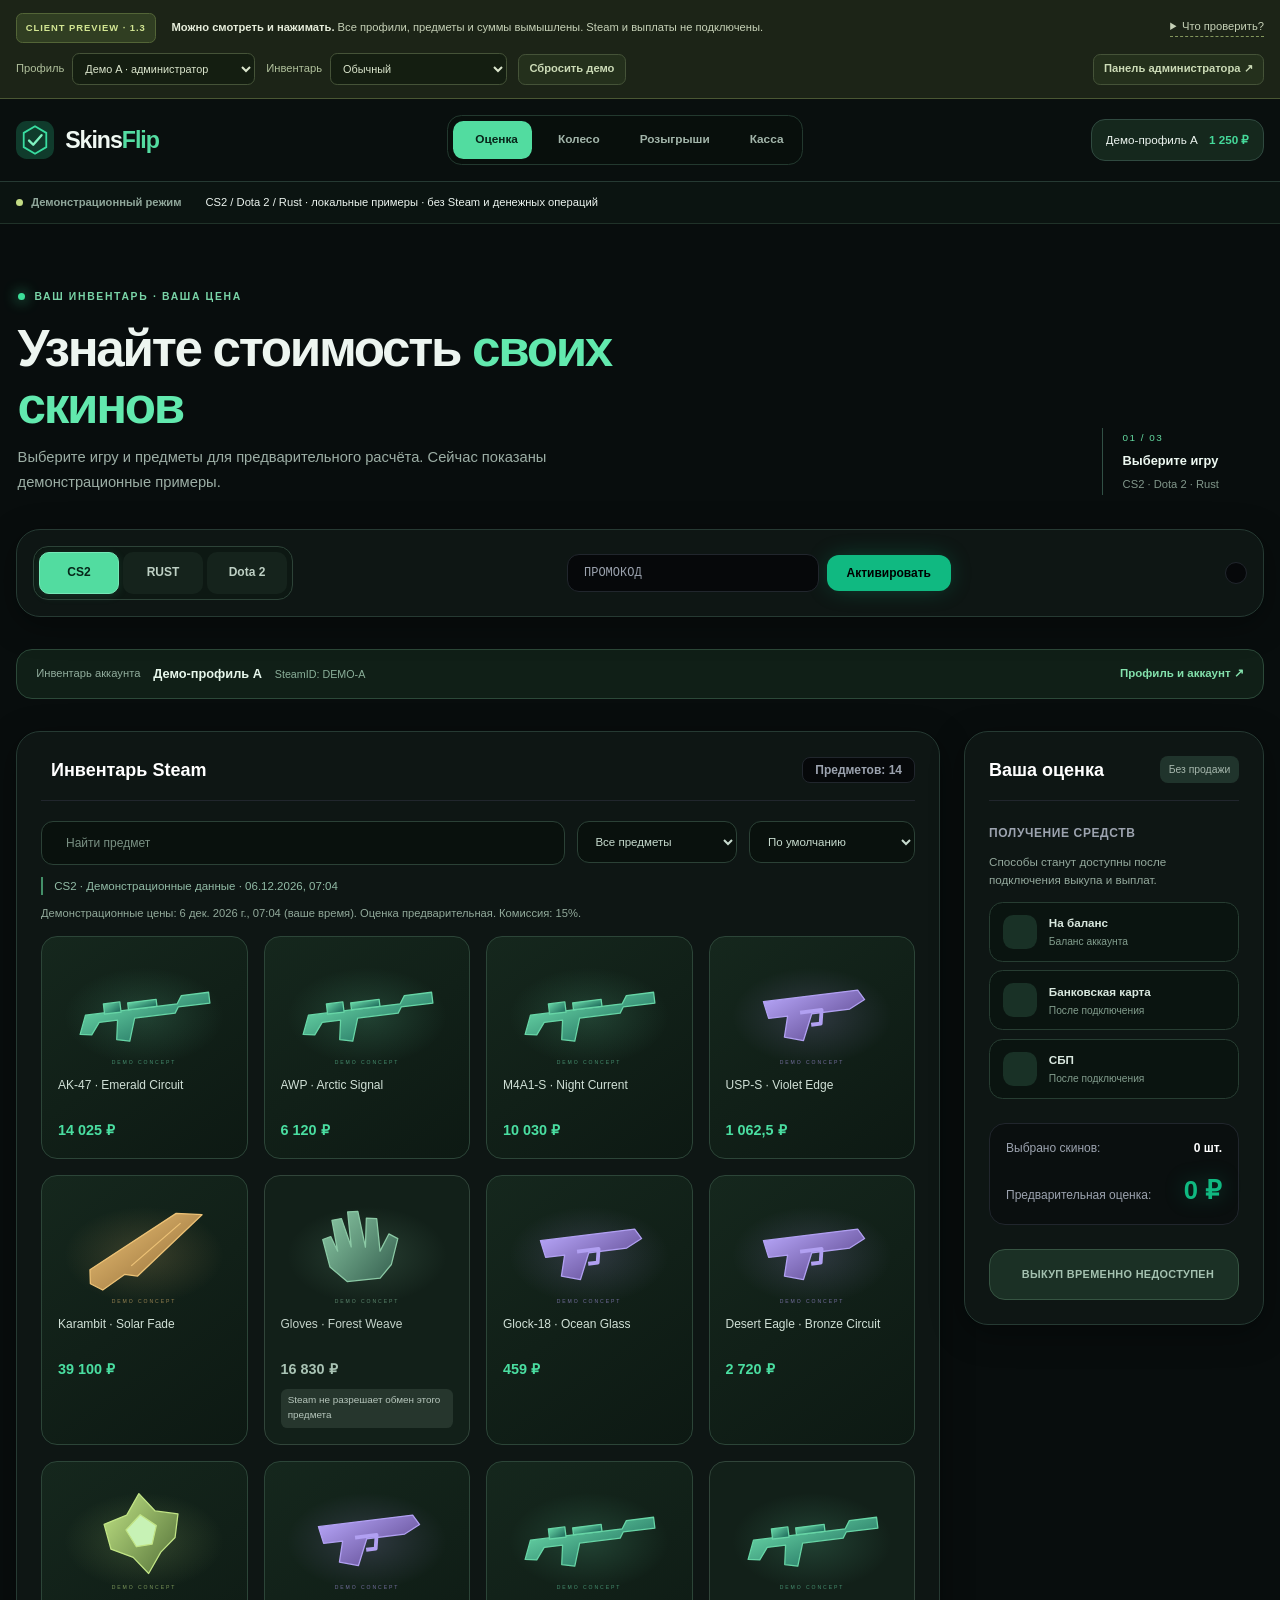
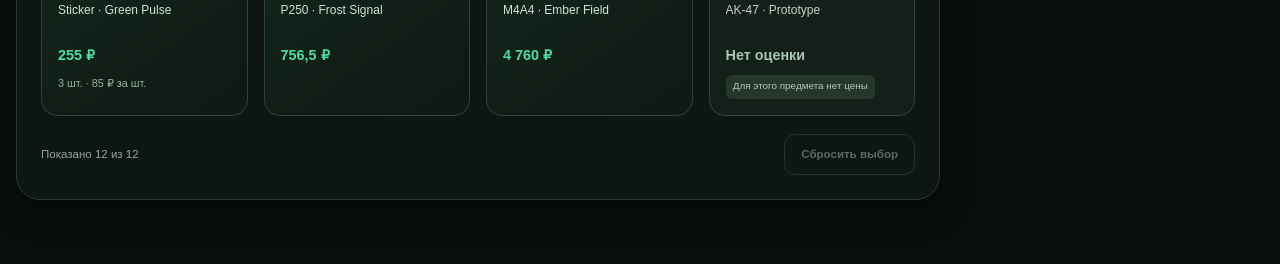
==== index.html @ 875887ed "Publish SkinsFlip static preview" ====
<!DOCTYPE html>
<html lang="ru" class="dark">
<head>
  <meta name="app-base" content="./">
  <meta name="robots" content="noindex,nofollow">
  <meta charset="UTF-8">
  <meta name="viewport" content="width=device-width, initial-scale=1.0">
  <title>SkinsFlip — Оценка игровых предметов · Демо</title>
  <link rel="icon" type="image/svg+xml" href="./assets/logo.svg">
  <link rel="stylesheet" href="./assets/tailwind.css">
  <link href="./assets/vendor/fontawesome/css/all.min.css" rel="stylesheet">
  <link href="./assets/vendor/manrope/index.css" rel="stylesheet">
  <style>
    body {
      background-color: #06080A;
      background-image: radial-gradient(circle at 50% 0%, rgba(16, 185, 129, 0.12) 0%, rgba(6, 8, 10, 1) 70%), url('./assets/background.png');
      background-size: cover;
      background-attachment: fixed;
      color: #F0F6FC;
      font-family: 'Manrope Variable', sans-serif;
      overflow-x: hidden;
    }
    
    .glass-panel { 
      background: rgba(13, 17, 23, 0.75); 
      backdrop-filter: blur(20px); 
      -webkit-backdrop-filter: blur(20px);
      border: 1px solid rgba(255, 255, 255, 0.08); 
    }
    







    


    .glow-effect {
      position: absolute;
      width: 80px; height: 80px;
      background: rgba(16, 185, 129, 0.25);
      filter: blur(30px);
      border-radius: 50%;
      top: 50%; left: 50%;
      transform: translate(-50%, -50%);
      pointer-events: none;
      transition: all 0.3s ease;
    }



    .ticker-wrap { overflow: hidden; white-space: nowrap; }
    .ticker-move { display: inline-flex; animation: ticker 40s linear infinite; }
    @keyframes ticker { 0% { transform: translate3d(0, 0, 0); } 100% { transform: translate3d(-50%, 0, 0); } }

    @keyframes pulseGlow {
      0%, 100% { opacity: 0.4; transform: scale(1); }
      50% { opacity: 0.8; transform: scale(1.05); }
    }
    .animate-glow { animation: pulseGlow 3s ease-in-out infinite; }
  </style>
  <link rel="stylesheet" href="./assets/app.css">
  <link rel="stylesheet" href="./assets/preview.css">
</head>
<body class="min-h-screen flex flex-col justify-between selection:bg-brand-green selection:text-black">
<aside class="preview-banner" aria-label="Демонстрационный стенд">
  <div class="preview-banner-head"><span class="preview-pill">CLIENT PREVIEW · 1.3</span><p><strong>Можно смотреть и нажимать.</strong> Все профили, предметы и суммы вымышлены. Steam и выплаты не подключены.</p><details class="preview-guide"><summary>Что проверить?</summary><div><strong>Короткий маршрут</strong><ol><li>Переключите CS2, Dota 2 и Rust. Отметьте предметы, попробуйте поиск и сортировку.</li><li>Введите DEMO10: комиссия изменится с 15% до 5%. DEMO5 добавляет тестовые вращения.</li><li>Посмотрите профиль, колесо, розыгрыши и кассу. Профили A и B независимы.</li><li>Выберите «Закрытый», «Ошибка» или «Большой» для проверки состояния каталога.</li></ol><p>Демо-изменения сохраняются только в текущей вкладке. Реальные данные сюда вводить не нужно.</p></div></details></div>
  <details class="preview-options" open><summary>Демо-профили и сценарии</summary><div class="preview-controls"><label>Профиль<select id="previewAccount"><option value="A">Демо A · администратор</option><option value="B">Демо B · пользователь</option><option value="guest">Гость</option></select></label><label>Инвентарь<select id="previewScenario"><option value="ready">Обычный</option><option value="slow">Медленная загрузка</option><option value="private">Закрытый</option><option value="empty">Пустой</option><option value="unpriced">Без цен</option><option value="partial">Частичный</option><option value="large">Большой · 124 позиции</option><option value="image-error">Ошибка изображения</option><option value="error">Ошибка Steam</option><option value="rate-limit">Лимит запросов · 429</option></select></label><button id="previewReset" type="button">Сбросить демо</button><a href="./admin.html">Панель администратора ↗</a></div></details>
</aside>


  <div id="toastContainer" class="fixed bottom-6 right-6 z-50 flex flex-col gap-3 max-w-sm w-full pointer-events-none"></div>

  <!-- HEADER -->
  <!-- site-header:start -->
<header class="site-header"><div class="site-header-inner">
      <a href="./" class="site-brand" aria-label="SkinsFlip, главная"><img src="./assets/logo.svg" alt="" width="38" height="38"><span>Skins<span>Flip</span></span></a>
      <nav class="site-nav" aria-label="Основная навигация"><a data-page="/" href="./"><i class="fa-solid fa-layer-group" aria-hidden="true"></i> Оценка</a><a data-page="/wheel.html" href="./wheel.html"><i class="fa-solid fa-dharmachakra" aria-hidden="true"></i> Колесо</a><a data-page="/raffles.html" href="./raffles.html"><i class="fa-solid fa-gift" aria-hidden="true"></i> Розыгрыши</a><a data-page="/payout.html" href="./payout.html"><i class="fa-solid fa-wallet" aria-hidden="true"></i> Касса</a></nav>
      <div id="userArea"><a href="./login.html" class="site-login"><i class="fa-brands fa-steam" aria-hidden="true"></i><span>Открыть демо-профиль</span></a></div>
    </div></header>
  <!-- site-header:end -->

  <div class="live-strip" aria-label="Лента событий">
    <div class="live-status" data-state="connecting"><span class="live-dot"></span><span id="feedStatus">Подключаем ленту…</span></div>
    <div class="live-events" id="tickerContent" aria-live="polite"><span class="live-empty">События розыгрышей появятся здесь</span></div>
  </div>

  <!-- MAIN CONTENT -->
  <main class="max-w-7xl mx-auto px-4 py-8 flex-1 w-full space-y-8">
    <section class="page-intro" aria-labelledby="pageTitle">
      <div><span class="intro-eyebrow"><span></span> ВАШ ИНВЕНТАРЬ · ВАША ЦЕНА</span>
        <h1 id="pageTitle">Узнайте стоимость <em>своих скинов</em></h1>
        <p>Выберите игру и предметы для предварительного расчёта. Сейчас показаны демонстрационные примеры.</p>
      </div>
      <div class="intro-note"><span>01 / 03</span><strong>Выберите игру</strong><small>CS2 · Dota 2 · Rust</small></div>
    </section>

    <!-- Top Action Bar -->
    <div class="action-bar flex flex-wrap justify-between items-center glass-panel p-4 rounded-3xl border border-brand-border gap-4 shadow-glass-glow">
      <div class="games-tabs" role="group" aria-label="Игра инвентаря">
        <button onclick="setGame('730')" id="game-730" aria-pressed="true" class="game-tab">CS2</button>
        <button onclick="setGame('252490')" id="game-252490" aria-pressed="false" class="game-tab">RUST</button>
        <button onclick="setGame('570')" id="game-570" aria-pressed="false" class="game-tab">Dota 2</button>
      </div>

      <div class="promo-controls flex items-center gap-2 flex-1 max-w-sm">
        <div class="relative w-full">
          <input type="text" aria-label="Промокод" id="promoInput" placeholder="Промокод" class="w-full bg-brand-bg px-4 py-2.5 rounded-xl border border-brand-border text-xs text-white uppercase font-mono focus:border-brand-green focus:outline-none transition-colors">
          <i class="fa-solid fa-ticket absolute right-3 top-3 text-gray-500 text-xs"></i>
        </div>
        <button id="promoButton" onclick="redeemPromo()" class="px-5 py-2.5 bg-brand-green hover:bg-brand-neon active:scale-95 text-black font-extrabold text-xs rounded-xl shadow-neon-glow transition-all whitespace-nowrap">Активировать</button>
      </div>

      <button onclick="loadInventory()" aria-label="Обновить инвентарь" class="refresh-button p-2.5 bg-brand-bg hover:bg-brand-surface text-gray-300 hover:text-brand-green rounded-xl border border-brand-border active:scale-95 transition-all"><i class="fa-solid fa-rotate text-sm" id="refreshInvIcon"></i></button>
    </div>

    <div id="inventoryAccount" class="inventory-account" hidden><div><span>Инвентарь аккаунта</span><strong id="inventoryAccountName"></strong><small id="inventoryAccountId"></small></div><a href="./profile.html">Профиль и аккаунт ↗</a></div>

    <!-- Main Inventory Grid & Checkout Panel -->
    <div class="catalog-layout">
      
      <!-- Inventory Section -->
      <section class="inventory-panel glass-panel p-6 rounded-3xl border border-brand-border min-h-[440px] shadow-glass-glow" aria-label="Предметы Steam">
        <!-- inventory-panel:start -->
<div>
          <div class="inventory-title-row flex justify-between items-center mb-6 pb-4 border-b border-brand-border">
            <h2 class="text-lg font-bold text-white flex items-center gap-2.5">
              <i class="fa-brands fa-steam text-brand-green text-xl"></i> Инвентарь Steam
            </h2>
            <div class="text-xs font-semibold px-3 py-1 bg-brand-bg rounded-lg border border-brand-border text-gray-400" id="invTotalCount">Предметов: 0</div>
          </div>
          
          <div id="inventoryTools" class="inventory-tools" hidden>
            <label class="inventory-search"><i class="fa-solid fa-magnifying-glass" aria-hidden="true"></i><span class="sr-only">Поиск предметов</span><input id="inventorySearch" type="search" placeholder="Найти предмет" autocomplete="off"></label>
            <label class="inventory-sort"><span class="sr-only">Фильтр предметов</span><select id="inventoryFilter"><option value="all">Все предметы</option><option value="tradable">Можно обменять</option><option value="nontradable">Нельзя обменять</option><option value="unpriced">Без оценки</option></select></label>
            <label class="inventory-sort"><span class="sr-only">Сортировка предметов</span><select id="inventorySort"><option value="original">По умолчанию</option><option value="price-desc">Сначала дороже</option><option value="price-asc">Сначала дешевле</option><option value="name">По названию</option></select></label>
          </div>
          <p id="inventoryProvenance" class="inventory-provenance" role="status" hidden></p>
          <p id="priceSourceStatus" class="price-source-status" role="status" hidden></p>
          <p id="inventoryPartial" class="inventory-partial" role="status" hidden><i class="fa-solid fa-circle-info" aria-hidden="true"></i><span>Показана только часть инвентаря Steam. Некоторые предметы могут отсутствовать.</span></p>
          <p id="inventoryCached" class="inventory-partial" role="status" hidden></p>
          <div id="inventoryGrid" aria-live="polite" aria-busy="false" class="grid grid-cols-2 sm:grid-cols-3 md:grid-cols-4 gap-4">
            <div class="inventory-welcome col-span-full text-center flex flex-col items-center justify-center gap-4">
              <div class="w-20 h-20 rounded-full bg-brand-green/10 border border-brand-green/20 flex items-center justify-center animate-glow">
                <i class="fa-brands fa-steam text-4xl text-brand-green"></i>
              </div>
              <div><h3>Ваш инвентарь ждёт вас</h3><p>Войдите через Steam, чтобы увидеть предметы и их стоимость.</p></div><a class="welcome-login" href="./login.html"><i class="fa-brands fa-steam"></i> Открыть демо-профиль</a>
            </div>
          </div>
          <details id="privateImport" class="private-import" hidden>
            <summary>Показать закрытый инвентарь вручную</summary>
            <p>Откройте данные в Steam, где вы вошли в указанный выше аккаунт, скопируйте весь ответ и вставьте его ниже. Настройки приватности менять не нужно.</p>
            <a id="privateImportLink" href="https://steamcommunity.com/" target="_blank" rel="noopener noreferrer">Открыть данные выбранной игры в Steam ↗</a>
            <p id="privateNextHint" hidden>Steam вернул только часть инвентаря. Откройте следующую часть, скопируйте её ответ и добавьте к уже загруженным предметам.</p>
            <a id="privateNextLink" href="https://steamcommunity.com/" target="_blank" rel="noopener noreferrer" hidden>Открыть следующую часть в Steam ↗</a>
            <form id="privateImportForm"><label for="privateImportData">Ответ Steam</label><textarea id="privateImportData" rows="5" maxlength="4000000" required placeholder="Вставьте скопированные данные Steam"></textarea><button type="submit" id="privateImportButton" value="replace">Загрузить первую часть</button><button type="submit" id="privateAppendButton" value="append" hidden>Добавить следующую часть</button><p id="privateImportStatus" role="status"></p></form>
            <p>Вставленные данные отправляются на сервер сайта для оценки и не проверяются им в Steam. Подходящие предметы можно отметить для предварительного расчёта; продажа недоступна. В текущей вкладке можно переключаться между играми и профилем; после перезагрузки вкладки импорт нужно повторить.</p>
          </details>
          <div id="inventoryFooter" class="inventory-footer" hidden><span id="inventoryShown" role="status"></span><button id="inventoryClear" type="button" disabled>Сбросить выбор</button><button id="inventoryMore" type="button" hidden>Показать ещё</button></div>
        </div>
        <!-- inventory-panel:end -->
      </section>

      <!-- Sell Options Sidebar -->
      <div id="checkoutPanel" class="glass-panel p-6 rounded-3xl border border-brand-border h-fit sticky top-24 space-y-6 shadow-glass-glow relative">
        <div class="flex items-center justify-between border-b border-brand-border pb-4">
          <h3 class="text-lg font-bold text-white">Ваша оценка</h3>
          <span class="status-label">Без продажи</span>
        </div>
        
        <div class="space-y-3">
          <p class="block text-xs font-bold text-gray-400 uppercase tracking-wider">Получение средств</p>
          <p class="checkout-method-note">Способы станут доступны после подключения выкупа и выплат.</p>
          <div class="checkout-methods" aria-label="Планируемые способы получения средств">
            <div class="checkout-method"><span class="checkout-method-icon"><i class="fa-solid fa-wallet" aria-hidden="true"></i></span><span><strong>На баланс</strong><small>Баланс аккаунта</small></span></div>
            <div class="checkout-method"><span class="checkout-method-icon"><i class="fa-regular fa-credit-card" aria-hidden="true"></i></span><span><strong>Банковская карта</strong><small>После подключения</small></span></div>
            <div class="checkout-method"><span class="checkout-method-icon"><i class="fa-solid fa-mobile-screen-button" aria-hidden="true"></i></span><span><strong>СБП</strong><small>После подключения</small></span></div>
          </div>
        </div>

        <div class="space-y-2 border-t border-brand-border pt-4 bg-brand-bg/50 p-4 rounded-2xl border">
          <div class="flex justify-between text-xs text-gray-400">
            <span>Выбрано скинов:</span>
            <span id="selectedCountDisplay" class="font-bold text-white">0 шт.</span>
          </div>
          <div class="flex justify-between items-baseline pt-2">
            <span class="text-xs text-gray-400">Предварительная оценка:</span>
            <div class="text-3xl font-black text-brand-green drop-shadow-[0_0_10px_rgba(16,185,129,0.3)]" id="totalPayout">0 ₽</div>
          </div>
        </div>

        <button id="sellBtn" disabled title="Интеграция выкупа ещё не подключена" class="w-full py-4 bg-brand-green hover:bg-brand-neon disabled:opacity-30 disabled:hover:bg-brand-green text-black font-black rounded-2xl shadow-neon-glow uppercase tracking-wider transition-all duration-300 active:scale-95 flex items-center justify-center gap-2">
          <i class="fa-solid fa-bolt text-lg"></i> Выкуп временно недоступен
        </button>
      </div>
    </div>
  </main>

  <div id="mobileSelection" class="mobile-selection" hidden>
    <div aria-live="polite"><span id="mobileSelectionCount"></span><strong id="mobileSelectionTotal"></strong></div>
    <a href="#checkoutPanel">К выбору <span aria-hidden="true">↓</span></a>
  </div>
  <script src="./assets/preview.js" defer></script>
  <script src="./assets/app.js" defer></script>
  <script src="./assets/router.js" defer></script>
</body>
</html>
---- assets/vendor/manrope/index.css ----
/* manrope-cyrillic-ext-wght-normal */
@font-face {
  font-family: 'Manrope Variable';
  font-style: normal;
  font-display: swap;
  font-weight: 200 800;
  src: url(./files/manrope-cyrillic-ext-wght-normal.woff2) format('woff2-variations');
  unicode-range: U+0460-052F,U+1C80-1C8A,U+20B4,U+2DE0-2DFF,U+A640-A69F,U+FE2E-FE2F;
}

/* manrope-cyrillic-wght-normal */
@font-face {
  font-family: 'Manrope Variable';
  font-style: normal;
  font-display: swap;
  font-weight: 200 800;
  src: url(./files/manrope-cyrillic-wght-normal.woff2) format('woff2-variations');
  unicode-range: U+0301,U+0400-045F,U+0490-0491,U+04B0-04B1,U+2116;
}

/* manrope-greek-wght-normal */
@font-face {
  font-family: 'Manrope Variable';
  font-style: normal;
  font-display: swap;
  font-weight: 200 800;
  src: url(./files/manrope-greek-wght-normal.woff2) format('woff2-variations');
  unicode-range: U+0370-0377,U+037A-037F,U+0384-038A,U+038C,U+038E-03A1,U+03A3-03FF;
}

/* manrope-vietnamese-wght-normal */
@font-face {
  font-family: 'Manrope Variable';
  font-style: normal;
  font-display: swap;
  font-weight: 200 800;
  src: url(./files/manrope-vietnamese-wght-normal.woff2) format('woff2-variations');
  unicode-range: U+0102-0103,U+0110-0111,U+0128-0129,U+0168-0169,U+01A0-01A1,U+01AF-01B0,U+0300-0301,U+0303-0304,U+0308-0309,U+0323,U+0329,U+1EA0-1EF9,U+20AB;
}

/* manrope-latin-ext-wght-normal */
@font-face {
  font-family: 'Manrope Variable';
  font-style: normal;
  font-display: swap;
  font-weight: 200 800;
  src: url(./files/manrope-latin-ext-wght-normal.woff2) format('woff2-variations');
  unicode-range: U+0100-02BA,U+02BD-02C5,U+02C7-02CC,U+02CE-02D7,U+02DD-02FF,U+0304,U+0308,U+0329,U+1D00-1DBF,U+1E00-1E9F,U+1EF2-1EFF,U+2020,U+20A0-20AB,U+20AD-20C0,U+2113,U+2C60-2C7F,U+A720-A7FF;
}

/* manrope-latin-wght-normal */
@font-face {
  font-family: 'Manrope Variable';
  font-style: normal;
  font-display: swap;
  font-weight: 200 800;
  src: url(./files/manrope-latin-wght-normal.woff2) format('woff2-variations');
  unicode-range: U+0000-00FF,U+0131,U+0152-0153,U+02BB-02BC,U+02C6,U+02DA,U+02DC,U+0304,U+0308,U+0329,U+2000-206F,U+20AC,U+2122,U+2191,U+2193,U+2212,U+2215,U+FEFF,U+FFFD;
}
---- assets/app.css ----
:root {color-scheme:dark} * {box-sizing:border-box} body {background:#080d0d!important;color:#edf5f0;min-width:300px} header {background:rgba(10,17,16,.93)!important;backdrop-filter:blur(18px)} main {padding-top:2.5rem!important;padding-bottom:4rem!important} button, a, input, select {outline-offset:3px} button:focus-visible,a:focus-visible,input:focus-visible,select:focus-visible {outline:2px solid #51d9a5} button:disabled {cursor:not-allowed;opacity:.45} header nav {flex-wrap:wrap;justify-content:center} .glass-panel {background:rgba(15,24,22,.94)!important;border-color:#263a33!important} .skin-card {text-align:left} .inventory-item {display:flex;flex-direction:column;gap:.5rem;padding:1rem;border-radius:1rem;min-width:0} .inventory-item img {height:115px;width:100%;object-fit:contain} .inventory-item .item-name {font-size:.75rem;color:#c0cdc6;overflow:hidden;text-overflow:ellipsis;white-space:nowrap;width:100%} .inventory-item strong {color:#4adea1;font-size:.9rem} .empty-state {grid-column:1/-1;padding:6rem 1rem;text-align:center;color:#94a7a0;line-height:1.6} .profile-link {display:flex;gap:1rem;align-items:center;border:1px solid #304a40;border-radius:14px;padding:.7rem 1rem;font-size:.8rem}.profile-link strong {color:#45d99a}.status-label {font-size:.65rem;color:#a6b7ad;background:#20342c;padding:.35rem .55rem;border-radius:.5rem}.raffle-entry {background:#0f1816;border:1px solid #263a33;border-radius:1.5rem;padding:1.5rem;text-align:center}.raffle-entry img {height:125px;width:100%;object-fit:contain}.raffle-entry h3 {font-weight:800;margin:1rem 0 .3rem}.raffle-entry p {color:#a4b7ad;font-size:.8rem;margin:.4rem}.action-button {background:#10b981;color:#071a12;border-radius:.75rem;padding:.8rem 1rem;font-weight:800;margin-top:1rem;width:100%} #appNotice {position:fixed;z-index:100;bottom:1.5rem;right:1.5rem;max-width:min(400px,calc(100vw - 3rem));padding:1rem 1.2rem;border:1px solid #3e6d57;border-radius:1rem;background:#14281e;color:white;box-shadow:0 15px 50px #0009;opacity:0;transform:translateY(10px);pointer-events:none;transition:.2s} #appNotice.visible {opacity:1;transform:none} canvas {max-width:100%;height:auto} input,select {min-width:0} @media(max-width:700px){header>div {flex-wrap:wrap;gap:1rem} header nav {order:3;width:100%;justify-content:flex-start;overflow:auto;flex-wrap:nowrap;padding-bottom:.25rem} header nav a {white-space:nowrap} main {padding-top:1.5rem!important} .ticker-move {animation:none!important} .empty-state {padding:4rem 1rem} #inventoryGrid {gap:.65rem} .inventory-item {padding:.7rem} .inventory-item img {height:90px}} @media(prefers-reduced-motion:reduce){*,*::before,*::after {animation-duration:.01ms!important;transition-duration:.01ms!important}}

.raffle-clock {font-variant-numeric:tabular-nums;letter-spacing:.08em;font-weight:800;color:#76e2b4!important}.raffle-participants {text-align:left;color:#9bb0a4;font-size:.8rem;border-top:1px solid #263a33;margin-top:1rem;padding-top:.75rem}.raffle-participants summary {cursor:pointer}.participant-list {max-height:10rem;overflow:auto;line-height:1.8;padding:.5rem 0}.logout-button {padding:.8rem 1.2rem;border:1px solid #345046;border-radius:.8rem;color:#bbccc3;font-size:.85rem}.logout-button:hover {color:white;border-color:#61c69a}

.raffle-results{padding:1.5rem;border:1px solid #263a33;border-radius:1.5rem;background:#0f1816}.raffle-results h2{font-weight:800;margin-bottom:1rem}.results-list{color:#9bb0a4;font-size:.8rem}.result-row{display:flex;justify-content:space-between;gap:1rem;padding:.8rem 0;border-top:1px solid #263a33}.result-row strong{color:#edf5f0}@media(max-width:600px){.result-row{flex-direction:column;gap:.35rem}}
.raffle-empty{grid-column:1/-1;display:flex;flex-direction:column;align-items:center;text-align:center;padding:3.2rem 1.25rem;border:1px dashed #304b3c;border-radius:1.5rem;background:linear-gradient(145deg,#101c17,#0b1410)}.raffle-empty-icon{display:grid;place-items:center;width:58px;height:58px;margin-bottom:1.1rem;border:1px solid #315c43;border-radius:1.1rem;background:#173326;color:#78dca3;font-size:1.25rem}.raffle-empty h3{color:#eef8f1;font-size:1rem;font-weight:800}.raffle-empty p{max-width:330px;margin:.5rem 0 1.2rem;color:#9bb0a4;font-size:.78rem;line-height:1.65}.raffle-empty a{display:inline-flex;gap:.6rem;align-items:center;padding:.7rem 1rem;border:1px solid #386849;border-radius:.75rem;background:#183424;color:#a8e9bf;font-size:.75rem;font-weight:800}.raffle-empty a:hover{background:#214a31}

.raffle-entry img.image-fallback {width:64px;height:125px;margin:0 auto;object-fit:contain;opacity:.55}
.raffle-entry .participant-status {margin:.25rem 0;color:#9bb0a4;font-size:.75rem}.participant-more {color:#76e2b4;font-size:.75rem;font-weight:800;padding:.45rem 0;text-align:left}.participant-more:hover {color:#b2f7d6}.participant-more[hidden] {display:none}.participant-refresh:not([hidden])+.participant-more:not([hidden]),.participant-more:not([hidden])+.participant-refresh:not([hidden]) {margin-left:1rem}
.inventory-item .item-quantity {color:#9bb0a4;font-size:.68rem;line-height:1.35}
.price-source-status{margin:0 0 .9rem;color:#91a99a;font-size:.7rem;line-height:1.55}
.trade-url-help{display:inline-block;color:#76e2b4;font-size:.75rem;font-weight:700;line-height:1.5}.trade-url-help:hover{color:#b2f7d6;text-decoration:underline}.trade-url-help:focus-visible{outline:2px solid #76e2b4;outline-offset:4px;border-radius:2px}
.admin-section-head{display:flex;align-items:center;justify-content:space-between;gap:1rem}.admin-stats{display:grid;grid-template-columns:repeat(auto-fit,minmax(145px,1fr));gap:.7rem}.admin-stat{padding:1rem;border:1px solid #263a33;background:#0a110e;border-radius:1rem}.admin-stat span,.admin-row small{display:block;color:#9bb0a4;font-size:.72rem;line-height:1.5;overflow-wrap:anywhere}.admin-stat strong{display:block;margin-top:.35rem;font-size:1.25rem}.admin-search,.admin-paging{display:flex;gap:.7rem;align-items:center}.admin-search input{flex:1;min-width:0}.admin-list{display:grid;gap:.5rem;max-height:28rem;overflow:auto}.admin-row{display:flex;align-items:center;justify-content:space-between;gap:.8rem;padding:.8rem;border:1px solid #263a33;border-radius:.8rem;background:#0a110e}.admin-row strong{font-size:.8rem;overflow-wrap:anywhere}.admin-row button,.admin-paging button,.admin-search button,.admin-section-head button{margin:0;flex:none;padding:.6rem .8rem}.admin-paging span{font-size:.75rem;color:#9bb0a4}.admin-panel button:disabled{opacity:.4;cursor:not-allowed}.inventory-item:disabled{cursor:not-allowed;opacity:.65}@media(max-width:480px){.admin-section-head{align-items:flex-start;flex-direction:column}.admin-row{align-items:flex-start;flex-direction:column}.admin-row button{width:100%}}
.admin-user-details:not([hidden]){padding:1rem;border:1px solid #3a624f;border-radius:1rem;background:#091410}.admin-user-details h3{font-size:.95rem;font-weight:800;margin-bottom:.6rem}.admin-user-details p{margin:.45rem 0;overflow-wrap:anywhere}.admin-user-details h4{font-size:.75rem;font-weight:800;margin:1rem 0 .5rem}.admin-user-details button{margin-top:1rem}.admin-user-actions{display:flex;gap:.5rem;flex-wrap:wrap}@media(max-width:480px){.admin-user-actions{width:100%}}
.admin-user-details details{margin:.8rem 0}.admin-user-details summary{cursor:pointer;font-size:.75rem;font-weight:800;color:#a7e8c0}.admin-user-details details[open] summary{margin-bottom:.6rem}
.admin-margin-label{flex:1;max-width:14rem}.admin-margin-label+button{align-self:end;min-height:46px}
.admin-operation-filter{display:grid;grid-template-columns:minmax(0,1fr) minmax(0,1fr);gap:.6rem}.admin-operation-filter button{grid-column:1/-1;justify-self:start;margin:0}@media(max-width:380px){.admin-operation-filter{grid-template-columns:1fr}}
.admin-analytics{overflow-x:auto}.admin-analytics table{width:100%;border-collapse:collapse;min-width:430px;text-align:right;font-size:.75rem}.admin-analytics th,.admin-analytics td{padding:.6rem .7rem;border-bottom:1px solid #263a33}.admin-analytics th{color:#9bb0a4;font-weight:700}.admin-analytics th:first-child,.admin-analytics td:first-child{text-align:left}.admin-analytics tbody tr:last-child td{border-bottom:0}
.admin-nav{display:flex;flex-wrap:wrap;gap:.5rem}.admin-nav a{padding:.6rem .8rem;border:1px solid #30463b;border-radius:.7rem;background:#0f1816;color:#c0d5c8;font-size:.75rem;font-weight:700;transition:background .2s,color .2s}.admin-nav a:hover{background:#1a3025;color:#b2f7d6}.admin-panel[id]{scroll-margin-top:6rem}.admin-analytics-details summary{cursor:pointer;color:#edf5f0;font-size:1.05rem;font-weight:800}.admin-analytics-details summary:focus-visible{outline:2px solid #51d9a5;outline-offset:4px}.admin-analytics-details[open] summary{margin-bottom:.75rem}.admin-analytics-details .admin-analytics{margin-top:.75rem}@media(max-width:700px){.admin-nav{flex-wrap:nowrap;overflow-x:auto;padding:.2rem 0 .5rem}.admin-nav a{white-space:nowrap}.admin-panel[id]{scroll-margin-top:5rem}}
.admin-confirm{width:min(440px,calc(100% - 2rem));padding:1.6rem;border:1px solid #3a5b4b;border-radius:1.35rem;background:#0f1b16;color:#edf5f0;box-shadow:0 24px 80px #000b}.admin-confirm::backdrop{background:#020806c9;backdrop-filter:blur(5px)}.admin-confirm h2{font-size:1.15rem;font-weight:800}.admin-confirm p{margin:.8rem 0 1.35rem;color:#b7cbbd;font-size:.85rem;line-height:1.6;overflow-wrap:anywhere}.admin-confirm-actions{display:flex;justify-content:flex-end;gap:.6rem}.admin-confirm-actions button{padding:.75rem 1rem;border-radius:.75rem;font-size:.8rem;font-weight:800}.admin-confirm-cancel{border:1px solid #3a5547;color:#d4e3d9;background:#15241b}.admin-confirm-accept{color:#071a12;background:#10b981}.admin-confirm-actions button:hover{filter:brightness(1.15)}@media(max-width:400px){.admin-confirm-actions{flex-direction:column-reverse}.admin-confirm-actions button{width:100%}}
.inventory-error p+p{max-width:34rem;margin:.7rem auto 0;font-size:.8rem;color:#a9bcb0}.inventory-error a{display:block;width:fit-content;margin:.8rem auto 0;color:#63dfaa;font-size:.8rem;text-decoration:underline;text-underline-offset:3px}
.inventory-tools{flex-wrap:wrap}.inventory-search{min-width:180px}.inventory-sort{min-width:0}.inventory-sort select{width:100%}
#promoInput{padding-right:2.25rem}
.private-import{margin-top:1rem;padding:1rem;border:1px solid #315846;border-radius:1rem;background:#0c1a13;color:#b7cbbd;font-size:.8rem;line-height:1.6}.private-import summary{cursor:pointer;color:#9be5ba;font-weight:800}.private-import p{margin:.7rem 0}.private-import a{color:#78e0ad;text-decoration:underline;text-underline-offset:3px}.private-import form{display:grid;gap:.5rem;margin-top:1rem}.private-import label{font-weight:700}.private-import textarea{width:100%;resize:vertical;min-height:110px;padding:.75rem;border:1px solid #315846;border-radius:.7rem;background:#07110b;color:#edf5f0;font:inherit}.private-import button{justify-self:start;padding:.7rem 1rem;border-radius:.7rem;background:#10b981;color:#071a12;font-weight:800}.private-import button:disabled{opacity:.5}
.admin-raffle-edit{display:grid;gap:.7rem;margin:1rem 0;padding:1rem;border:1px solid #263a33;border-radius:.85rem;background:#0d1a13}.admin-raffle-edit button{justify-self:start}
.inventory-partial{display:flex;align-items:flex-start;gap:.65rem;margin:0 0 1rem;padding:.8rem 1rem;border:1px solid #625e3e;border-radius:.8rem;background:#282818;color:#e0d8a4;font-size:.75rem;line-height:1.55}.inventory-partial i{margin-top:.2rem}.inventory-error button{margin-top:1.1rem;padding:.7rem 1rem;border:1px solid #3c7052;border-radius:.7rem;background:#142b1e;color:#a7e8c0;font-size:.75rem;font-weight:800}.inventory-error button:hover{background:#1d3b2a}

@media(max-width:480px){#tradeUrlInput+button{padding:.8rem 1rem}#tradeUrlInput{min-width:0}#spinBtn{width:100%}header nav a{font-size:.75rem}#game-730,#game-570,#game-252490{padding-left:1rem;padding-right:1rem}}

/* Общий ритм страниц и главный экран */
body {font-family:'Manrope Variable',Arial,sans-serif}
header nav a {transition:color .2s,background .2s}
.page-intro {display:flex;align-items:flex-end;justify-content:space-between;gap:2rem;padding:1.2rem .1rem .1rem}
.page-intro h1 {font-size:clamp(2rem,4vw,3.45rem);line-height:1.12;letter-spacing:-.045em;font-weight:800;max-width:760px;margin:.8rem 0 .65rem}
.page-intro h1 em {color:#62e9ae;font-style:normal}
.page-intro p {color:#9caea5;font-size:.92rem;line-height:1.7;max-width:560px}
.intro-eyebrow {display:inline-flex;align-items:center;gap:.6rem;color:#79d4a7;font-size:.65rem;letter-spacing:.16em;font-weight:800}
.intro-eyebrow span {width:.45rem;height:.45rem;background:#3cdf99;border-radius:50%;box-shadow:0 0 14px #3cdf99}
.intro-note {display:grid;gap:.35rem;border-left:1px solid #315045;padding:.15rem 0 .15rem 1.2rem;min-width:160px;color:#b4c4bb}
.intro-note span {font-size:.62rem;letter-spacing:.15em;color:#64dba1}.intro-note strong {font-size:.8rem;color:#eef9f2}.intro-note small {font-size:.7rem;color:#82978b}
.inventory-welcome {min-height:320px;padding:3rem 1rem}.inventory-welcome h3 {font-weight:800;font-size:1rem;color:#e9f5ed}.inventory-welcome p {font-size:.8rem;color:#90a59a;line-height:1.6;margin-top:.4rem}.welcome-login {display:inline-flex;gap:.6rem;align-items:center;padding:.8rem 1.1rem;border:1px solid #366c51;border-radius:.8rem;color:#91e9ba;font-size:.76rem;font-weight:800;background:#132b20;transition:background .2s,border-color .2s}.welcome-login:hover {background:#1b3b2c;border-color:#65d99f}
#inventoryGrid .inventory-item img {mix-blend-mode:normal}.ticker-move {animation:none}
@media(max-width:1000px){header>div {flex-wrap:wrap;gap:1rem}header nav {order:3;width:100%;justify-content:flex-start;overflow:auto;flex-wrap:nowrap;padding-bottom:.25rem}header nav a {white-space:nowrap}header .profile-link {max-width:45vw}header .profile-link span {overflow:hidden;text-overflow:ellipsis;white-space:nowrap}}
@media(max-width:600px){.page-intro {padding-top:.25rem}.page-intro h1 {font-size:2rem}.page-intro p {font-size:.83rem}.intro-note {display:none}.inventory-welcome {min-height:240px;padding:2rem .5rem}.inventory-welcome p {max-width:240px}.status-label {white-space:nowrap}}

@media(max-width:700px){
 header>div {display:flex;align-items:center}
 header nav {scrollbar-width:none;-ms-overflow-style:none}
 header nav::-webkit-scrollbar {display:none}
 #userArea {margin-left:auto;max-width:55%;}
 #userArea>a {padding-left:.8rem;padding-right:.8rem;white-space:nowrap;font-size:.7rem}
 .action-bar {display:grid;grid-template-columns:minmax(0,1fr) auto;gap:.75rem}
 .games-tabs {grid-column:1/-1;justify-self:start;max-width:100%}
 .promo-controls {grid-column:1;max-width:none;width:100%}
 .promo-controls>button {padding-left:.8rem;padding-right:.8rem}
 .refresh-button {grid-column:2;min-width:42px;min-height:42px}
}
@media(max-width:360px){.promo-controls>button{font-size:.67rem;padding-left:.6rem;padding-right:.6rem}.games-tabs button{padding-left:.8rem!important;padding-right:.8rem!important}}

.wheel-odds{margin:1.25rem auto 0;max-width:480px;color:#8ea79a;font-size:.73rem;line-height:1.7}.wheel-odds summary{cursor:pointer;color:#a9c9b7}.wheel-odds p{margin-top:.5rem}

.admin-heading {padding:.5rem 0}.admin-heading span {color:#6cdaa1;font-weight:800;letter-spacing:.15em;font-size:.65rem}.admin-heading h1 {font-size:clamp(1.8rem,3vw,2.5rem);font-weight:800;letter-spacing:-.035em;margin:.5rem 0}.admin-heading p,.admin-panel p {color:#93a89c;font-size:.8rem;line-height:1.6}.admin-grid {display:grid;grid-template-columns:repeat(2,minmax(0,1fr));gap:1.5rem}.admin-panel {display:flex;flex-direction:column;gap:1rem;padding:1.5rem;border:1px solid #263a33;border-radius:1.5rem;background:#0f1816}.admin-panel h2 {font-size:1.15rem;font-weight:800;margin-bottom:.35rem}.admin-panel label {display:grid;gap:.45rem;color:#b4c8bc;font-size:.75rem;font-weight:700}.admin-panel input,.admin-panel select {width:100%;min-height:46px;padding:.75rem .9rem;border:1px solid #30463b;border-radius:.75rem;background:#090f0c;color:#edf5f0;font-size:.8rem}.admin-panel input::placeholder {color:#72887b}.admin-fields {display:grid;grid-template-columns:repeat(2,minmax(0,1fr));gap:.75rem}.admin-panel button {margin-top:auto;padding:.85rem 1rem;border-radius:.75rem;background:#10b981;color:#071a12;font-size:.8rem;font-weight:800}.admin-panel button:hover:not(:disabled) {background:#4adea1}@media(max-width:700px){.admin-grid{grid-template-columns:1fr}.admin-panel{padding:1.2rem}}
@media(max-width:360px){.admin-fields{grid-template-columns:1fr}}

.live-strip{display:flex;align-items:center;gap:1.5rem;min-height:42px;padding:.55rem max(1rem,calc((100% - 1280px)/2));border-bottom:1px solid #203229;background:#0b1411;font-size:.7rem;overflow:hidden}.live-status{display:inline-flex;align-items:center;gap:.5rem;white-space:nowrap;color:#90a79b;font-weight:700}.live-dot{width:.45rem;height:.45rem;border-radius:50%;background:#43da90;flex:none}.live-events{display:flex;align-items:center;gap:.75rem;overflow:auto;scrollbar-width:none;white-space:nowrap}.live-events::-webkit-scrollbar{display:none}.live-empty{color:#617c6c}.live-event{padding:.3rem .65rem;border:1px solid #294c3a;border-radius:999px;color:#c7e6d3;background:#12251a}@media(max-width:600px){.live-strip{gap:.8rem}.live-status{font-size:.65rem}.live-event{font-size:.65rem}}

.live-status[data-state="connecting"] .live-dot{background:#b9a664}.live-status[data-state="offline"] .live-dot{background:#c86868}.live-status[data-state="connected"] .live-dot{background:#43da90}

.wallet-page {padding-top:3rem!important;padding-bottom:4rem!important}.wallet-intro {background:none!important;backdrop-filter:none;position:static}.wallet-intro>span {color:#75dba7;letter-spacing:.15em;font-size:.65rem;font-weight:800}.wallet-intro h1 {font-size:clamp(2rem,4vw,3rem);font-weight:800;letter-spacing:-.045em;margin:.55rem 0}.wallet-intro p {color:#93a89c;font-size:.85rem;line-height:1.6}.wallet-grid {display:grid;grid-template-columns:1fr 1fr;gap:1.5rem;align-items:start;margin-top:2rem}.wallet-card {display:flex;flex-direction:column;min-height:300px;padding:1.6rem;border:1px solid #263a33;border-radius:1.5rem;background:#0f1816}.wallet-card-top {display:flex;align-items:center;justify-content:space-between;gap:1rem;margin-bottom:1.4rem;color:#8fae9d;font-size:.65rem;letter-spacing:.12em;font-weight:800}.wallet-icon {display:grid;place-items:center;width:42px;height:42px;border-radius:.8rem;color:#65dfa1;background:#173429}.wallet-status {color:#a7b7ad;letter-spacing:.06em;text-align:right}.wallet-card h2 {font-size:1.05rem;font-weight:800;color:#edf5f0}.balance-value {font-size:clamp(2rem,4vw,2.8rem);font-weight:800;letter-spacing:-.04em;color:#65e0a2;margin:.65rem 0 .2rem;font-variant-numeric:tabular-nums}.wallet-description {color:#9bb0a4;font-size:.8rem;line-height:1.65;margin-top:.65rem}.wallet-actions {display:flex;flex-wrap:wrap;align-items:center;gap:.8rem;margin-top:auto;padding-top:1.6rem}.wallet-primary,.wallet-secondary {display:inline-flex;align-items:center;gap:.5rem;padding:.75rem 1rem;border-radius:.7rem;font-size:.75rem;font-weight:800}.wallet-primary {color:#071a12;background:#10b981}.wallet-secondary {color:#c7dbcf;border:1px solid #385348}.wallet-methods {display:flex;flex-wrap:wrap;gap:.5rem;margin-top:1.25rem}.wallet-methods span {padding:.4rem .65rem;border:1px solid #2b4337;border-radius:.55rem;color:#9db7a7;font-size:.7rem}.wallet-disabled {width:100%;margin-top:auto;padding:.85rem 1rem;border-radius:.75rem;background:#10b981;color:#071a12;font-size:.75rem;font-weight:800}.login-back {display:inline-block;color:#a3b8ab;font-size:.75rem;font-weight:700}.login-back:hover {color:#68e1a3}.profile-identity>div {min-width:0;overflow-wrap:anywhere}.profile-identity img {flex:none}.profile-actions {display:flex;flex-wrap:wrap;align-items:center;gap:.75rem}.profile-admin {padding:.8rem 1.2rem;border:1px solid #315c44;border-radius:.8rem;color:#8ce5b3;font-size:.85rem}.profile-admin:hover {background:#163022}@media(max-width:700px){.wallet-page{padding-top:1.5rem!important}.wallet-grid{grid-template-columns:1fr;gap:1rem;margin-top:1.4rem}.wallet-card{min-height:260px;padding:1.3rem}.profile-identity #profileName{font-size:1.2rem}.profile-identity #profileSteamId{font-size:.65rem}}
[hidden]{display:none!important}
main.login-card{padding:2rem!important}

@media(max-width:480px){.profile-field-row{flex-direction:column}.profile-field-row button{min-height:42px;width:100%}}

.inventory-tools {display:flex;gap:.75rem;margin:-.25rem 0 1rem}.inventory-search {display:flex;align-items:center;gap:.65rem;flex:1;min-width:0;padding:0 .85rem;border:1px solid #2b4136;border-radius:.75rem;background:#09110d;color:#728d7d}.inventory-search input {width:100%;min-height:42px;background:transparent;color:#edf5f0;font-size:.75rem;outline:none}.inventory-search:focus-within {border-color:#55c88b}.inventory-search input::placeholder {color:#799083}.inventory-sort select {height:42px;max-width:190px;padding:0 2rem 0 .85rem;border:1px solid #2b4136;border-radius:.75rem;background:#09110d;color:#c7dbce;font-size:.72rem}.inventory-footer {display:flex;align-items:center;justify-content:space-between;gap:1rem;padding-top:1.1rem;color:#91a79a;font-size:.72rem}.inventory-footer button {padding:.7rem 1rem;border:1px solid #315846;border-radius:.7rem;color:#a7e8c0;font-size:.72rem;font-weight:800;background:#14291e}.inventory-footer button:hover {background:#1c3b2a}.inventory-item .item-name {display:-webkit-box;-webkit-line-clamp:2;-webkit-box-orient:vertical;white-space:normal;line-height:1.35;min-height:2.7em;overflow:hidden}.inventory-item img {flex:none}@media(max-width:600px){.inventory-tools{flex-direction:column}.inventory-sort select{width:100%;max-width:none}.inventory-footer{flex-wrap:wrap}}

#checkoutPanel{scroll-margin-top:9rem}.mobile-selection{position:fixed;left:1rem;right:1rem;bottom:1rem;z-index:45;display:flex;align-items:center;justify-content:space-between;gap:1rem;padding:.7rem .8rem .7rem 1rem;border:1px solid #3a7052;border-radius:1rem;background:#10221a;box-shadow:0 12px 35px #000a}.mobile-selection div{display:grid;gap:.15rem}.mobile-selection span{color:#a6c9b4;font-size:.65rem}.mobile-selection strong{font-size:.95rem;color:#7ce9ad}.mobile-selection a{padding:.65rem .9rem;border-radius:.65rem;background:#10b981;color:#071a12;font-size:.72rem;font-weight:800;white-space:nowrap}@media(min-width:1024px){.mobile-selection{display:none}}

.inventory-title-row{gap:.75rem}.inventory-title-row h2{min-width:0}.inventory-title-row #invTotalCount{white-space:nowrap;flex:none}.mobile-selection.checkout-visible{visibility:hidden;pointer-events:none}@media(max-width:480px){.inventory-title-row h2{font-size:.9rem;white-space:nowrap}.inventory-title-row #invTotalCount{font-size:.62rem}}

.spin-recovery{max-width:360px;margin:0 auto 1rem;padding:.75rem 1rem;border:1px solid #527253;border-radius:.75rem;color:#c6dcc9;background:#1b3021;font-size:.75rem;line-height:1.6}
.wheel-last{margin:-.15rem auto 1rem;color:#a8c2b3;font-size:.78rem}.wheel-last strong{color:#70dfa5;font-weight:800}

.checkout-method-note{color:#94a99d;font-size:.73rem;line-height:1.6}.checkout-methods{display:grid;gap:.55rem}.checkout-method{display:flex;align-items:center;gap:.75rem;padding:.7rem .8rem;border:1px solid #273d32;border-radius:.85rem;background:#0a1410}.checkout-method-icon{display:grid;place-items:center;width:34px;height:34px;flex:none;border-radius:.65rem;color:#81cda3;background:#193126;font-size:.85rem}.checkout-method strong,.checkout-method small{display:block}.checkout-method strong{color:#d9e8df;font-size:.73rem;font-weight:800}.checkout-method small{margin-top:.15rem;color:#829d8d;font-size:.64rem}
.payout-preview{min-width:0;margin-top:1.45rem;border:0;padding:0}.payout-preview legend,.payout-amount{color:#b2c8bb;font-size:.73rem;font-weight:800}.payout-choices{display:grid;grid-template-columns:repeat(3,minmax(0,1fr));gap:.55rem;margin-top:.65rem}.payout-choices label{display:flex;flex-direction:column;align-items:center;justify-content:center;gap:.55rem;min-height:75px;padding:.7rem .35rem;border:1px solid #30463a;border-radius:.8rem;background:#0a130f;color:#9db5a7;font-size:.7rem;font-weight:700;text-align:center}.payout-choices i{color:#74bb91;font-size:1rem}.payout-choices input{position:absolute;opacity:0;pointer-events:none}.payout-amount{display:grid;gap:.55rem;margin-top:1.25rem}.payout-input-wrap{display:flex;align-items:center;gap:.5rem;padding:0 .9rem;border:1px solid #30463a;border-radius:.75rem;background:#0a130f;color:#819c8b}.payout-input-wrap input{width:100%;height:46px;background:transparent;color:#cbdcd1;font-size:.85rem}.payout-input-wrap input::placeholder{color:#738b7b}.payout-preview .wallet-disabled{margin-top:1rem}.payout-unavailable{display:flex;gap:.55rem;align-items:flex-start;margin-top:1rem;color:#97ad9e;font-size:.7rem;line-height:1.6}.payout-unavailable i{color:#74bb91;margin-top:.2rem}@media(max-width:360px){.payout-choices{gap:.35rem}.payout-choices label{font-size:.63rem}}
.wallet-history{margin-top:1.5rem;padding:1.6rem;border:1px solid #263a33;border-radius:1.5rem;background:#0f1816}.wallet-history-header{display:flex;justify-content:space-between;align-items:center;gap:1rem;margin-bottom:1rem}.wallet-history-header span{color:#75dba7;letter-spacing:.13em;font-size:.62rem;font-weight:800}.wallet-history-header h2{margin-top:.3rem;font-size:1.05rem;font-weight:800}.wallet-history-header>i{color:#68ba8b}.wallet-history-row{display:flex;justify-content:space-between;align-items:center;gap:1rem;padding:1rem 0;border-top:1px solid #263a33}.wallet-history-row strong,.wallet-history-row small{display:block}.wallet-history-row strong{font-size:.8rem;color:#e3f1e8}.wallet-history-row small{margin-top:.3rem;color:#8fa89a;font-size:.69rem}.wallet-history-amount{text-align:right;white-space:nowrap;color:#83e5ab;font-weight:800;font-variant-numeric:tabular-nums}.wallet-history-state{padding:.8rem 0;color:#93a89c;font-size:.78rem;line-height:1.6}.wallet-history-more{margin-top:.4rem;padding:.7rem 1rem;border:1px solid #386849;border-radius:.7rem;background:#183424;color:#a8e9bf;font-size:.72rem;font-weight:800}.wallet-history-more:hover{background:#214a31}@media(max-width:700px){.wallet-history{padding:1.3rem;margin-top:1rem}.wallet-history-row{align-items:flex-start}}
.wallet-history-amount.pending{color:#b6c8bc}


    .skin-card {
      position: relative;
      background: linear-gradient(145deg, rgba(22, 27, 34, 0.9) 0%, rgba(13, 17, 23, 0.95) 100%);
      border: 1px solid rgba(255, 255, 255, 0.05);
      transition: all 0.35s cubic-bezier(0.34, 1.56, 0.64, 1);
      overflow: hidden;
    }
    .skin-card::before {
      content: '';
      position: absolute;
      top: 0; left: -100%;
      width: 100%; height: 100%;
      background: linear-gradient(90deg, transparent, rgba(255, 255, 255, 0.08), transparent);
      transition: 0.5s;
    }
    .skin-card:hover::before {
      left: 100%;
    }
    .skin-card:hover {
      transform: translateY(-6px) scale(1.02);
      border-color: rgba(16, 185, 129, 0.6);
      box-shadow: 0 12px 30px -5px rgba(0, 0, 0, 0.8), 0 0 20px -3px rgba(16, 185, 129, 0.3);
    }
    .skin-card.selected {
      border-color: #10B981;
      background: linear-gradient(145deg, rgba(16, 185, 129, 0.15) 0%, rgba(13, 17, 23, 0.95) 100%);
      box-shadow: 0 0 25px rgba(16, 185, 129, 0.35), inset 0 0 15px rgba(16, 185, 129, 0.15);
      transform: translateY(-4px);
    }
    .skin-card:hover .glow-effect {
      width: 120px; height: 120px;
      background: rgba(16, 185, 129, 0.45);
    }
/* Consistent inventory states. Selection is driven only by aria-pressed. */
.games-tabs{display:inline-flex;align-items:center;gap:4px;padding:5px;border:1px solid #2d4338;border-radius:15px;background:#0d1813}
.games-tabs .game-tab{min-width:80px;min-height:42px;padding:.65rem 1.2rem;border:1px solid transparent;border-radius:10px;background:#15231c;color:#bed0c4;font-size:.75rem;font-weight:800;line-height:1.2;transition:background-color .16s,color .16s,border-color .16s;opacity:1}
.games-tabs .game-tab:hover{background:#223b2d;color:#f0fff6}
.games-tabs .game-tab[aria-pressed="true"],.games-tabs .game-tab[aria-pressed="true"]:hover{background:#52dca0;color:#062619;border-color:#75e8b7;box-shadow:0 2px 10px #47cc9026}
.inventory-panel{min-width:0;min-height:440px;overflow:hidden}
#inventoryGrid{min-height:248px;align-content:start}
.inventory-loading{grid-column:1/-1;min-width:0}
.inventory-loading-label{display:flex;align-items:center;gap:.6rem;color:#b5d6c3;font-size:.8rem;margin:0 0 1rem}
.inventory-loading-dot{height:8px;width:8px;border-radius:50%;background:#65dfa5;box-shadow:0 0 0 4px #65dfa51a}
.inventory-skeletons{display:grid;grid-template-columns:repeat(4,minmax(0,1fr));gap:1rem}
.inventory-skeleton{display:grid;gap:.7rem;padding:1rem;min-height:200px;border:1px solid #294135;border-radius:1rem;background:#14231b}
.inventory-skeleton span{display:block;height:110px;border-radius:.7rem;background:linear-gradient(120deg,#1a3023,#233d2d,#1a3023)}
.inventory-skeleton i{display:block;height:8px;width:85%;border-radius:5px;background:#304d3b}
.inventory-skeleton i:last-child{width:48%;background:#386149}
.inventory-item:disabled{opacity:1;background:#122019;border-color:#31453a;cursor:default}
.inventory-item:disabled:hover{transform:none;box-shadow:none;border-color:#31453a}
.inventory-item:disabled strong{color:#a9c3b4}.inventory-item:disabled .item-name{color:#c4d3ca}
.inventory-item:disabled .item-quantity:last-child{padding:.3rem .45rem;border-radius:.4rem;background:#26362d;color:#b5c5bb;font-size:.62rem}
.inventory-account{display:flex;justify-content:space-between;align-items:center;gap:1rem;padding:.9rem 1.2rem;border:1px solid #2c4939;border-radius:1rem;background:#101f17}
.inventory-account>div{display:flex;flex-wrap:wrap;align-items:center;gap:.5rem .8rem;min-width:0}
.inventory-account span{color:#91ad9d;font-size:.7rem}.inventory-account strong{color:#e7f7ec;font-size:.8rem;overflow-wrap:anywhere}.inventory-account small{color:#8aaf99;font-size:.67rem;font-variant-numeric:tabular-nums}
.inventory-account a{flex:none;color:#83e1ac;font-size:.72rem;font-weight:700}
.profile-settings{max-width:760px;margin:0 auto}.profile-actions{max-width:760px;margin-left:auto;margin-right:auto}
.profile-inventory{padding-top:1.25rem}.profile-inventory-heading{display:flex;justify-content:space-between;align-items:start;gap:1.5rem;margin-bottom:1.2rem}.profile-inventory-heading h2{font-size:1.75rem;letter-spacing:-.035em;font-weight:800;margin:.5rem 0}.profile-inventory-heading p{max-width:660px;color:#9ab2a4;font-size:.8rem;line-height:1.7}.profile-inventory-heading>a{flex:none;margin-top:.5rem}
.profile-inventory-controls{display:flex;justify-content:space-between;align-items:center;margin-bottom:1rem;gap:.75rem}.profile-inventory-controls .refresh-button{display:grid;place-items:center;min-height:44px;min-width:44px;border:1px solid #31513e;border-radius:.8rem;background:#162a1e;color:#9ee5ba}
.profile-estimate{display:flex;flex-wrap:wrap;gap:.8rem 1.5rem;align-items:center;padding:1.2rem;margin-top:1rem;border:1px solid #2d4b3a;border-radius:1rem;background:#11251a;font-size:.8rem;color:#b8d2c2}.profile-estimate strong{color:#7ce8a9;white-space:nowrap}.profile-estimate small{margin-left:auto;color:#98b4a3;font-size:.7rem}
#checkoutPanel{min-width:0}#checkoutPanel #totalPayout{font-size:clamp(1.2rem,2vw,1.75rem);overflow-wrap:anywhere}#checkoutPanel .space-y-2>div:last-child{flex-wrap:wrap;gap:.5rem}#sellBtn{font-size:.68rem;line-height:1.6;letter-spacing:.03em}
@media(max-width:900px){.inventory-skeletons{grid-template-columns:repeat(3,minmax(0,1fr))}.profile-inventory-heading{flex-wrap:wrap}}
@media(max-width:600px){.inventory-skeletons{grid-template-columns:repeat(2,minmax(0,1fr));gap:.65rem}.inventory-skeleton{padding:.7rem;min-height:170px}.inventory-skeleton span{height:90px}.inventory-account{align-items:start;flex-direction:column}.inventory-account>div{display:grid;gap:.3rem}.profile-inventory-heading h2{font-size:1.5rem}.profile-estimate{display:grid;gap:.5rem}.profile-estimate small{margin:0}.games-tabs .game-tab{min-width:70px;padding:.65rem .9rem}.inventory-panel{padding:1rem!important}.inventory-title-row{flex-wrap:wrap}#inventoryGrid{min-height:240px}}

.profile-metrics{display:grid;grid-template-columns:repeat(3,minmax(0,1fr));gap:.7rem}.profile-metrics>div,.profile-metrics>a{display:grid;gap:.45rem;padding:1rem;border:1px solid #2c4939;border-radius:1rem;background:#112219;min-width:0}.profile-metrics span{color:#91ad9d;font-size:.68rem;line-height:1.5}.profile-metrics strong{color:#7ae9ae;font-size:1.35rem;font-weight:800;overflow-wrap:anywhere}.profile-metrics small{color:#89a894;font-size:.62rem;line-height:1.5}.profile-metrics>a:hover{border-color:#56b280}.login-account-hint{padding:.85rem 1rem;border:1px solid #365641;border-radius:.8rem;background:#112319;color:#b8d4c2;font-size:.75rem;line-height:1.7;overflow-wrap:anywhere}@media(max-width:480px){.profile-metrics{grid-template-columns:1fr}.profile-metrics>div,.profile-metrics>a{grid-template-columns:1fr auto;align-items:center}.profile-metrics small{grid-column:1/-1}}

/* 1.3: one navigation system, readable inventory states and mobile layout. */
body{font-family:'Manrope Variable',sans-serif;line-height:1.5}
.site-header{position:sticky;top:0;z-index:40;border-bottom:1px solid #263a33}
.site-header-inner{max-width:1280px;margin:auto;padding:1rem;display:flex;align-items:center;justify-content:space-between;gap:1.2rem}
.site-brand{display:flex;align-items:center;gap:.7rem;flex:none;font-size:1.45rem;font-weight:850;letter-spacing:-.045em;color:#eff8f2}
.site-brand>span>span{color:#54dca1}.site-brand img{width:38px;height:38px}
.site-header .site-nav{display:flex;gap:.25rem;flex-wrap:nowrap;padding:.3rem;border:1px solid #23392f;background:#080f0c;border-radius:.9rem}
.site-nav a{display:flex;align-items:center;justify-content:center;gap:.55rem;padding:.65rem .85rem;border-radius:.65rem;color:#a2b5aa;font-size:.74rem;font-weight:750;white-space:nowrap;transition:background-color .15s,color .15s}
.site-nav a:hover{background:#1b2c23;color:#f1f9f4}.site-nav a[aria-current=page]{color:#082419;background:#52dca0}
.site-login{display:flex;align-items:center;gap:.55rem;padding:.7rem 1rem;border-radius:.75rem;background:#55dfa3;color:#092419;font-size:.74rem;font-weight:800;white-space:nowrap}
.site-header .profile-link{max-width:260px;min-height:42px;gap:.7rem;background:#15281d;padding:.65rem .85rem;font-size:.73rem}
.site-header .profile-link span{max-width:145px;overflow:hidden;text-overflow:ellipsis;white-space:nowrap}.site-header .profile-link strong{white-space:nowrap}
.catalog-layout{display:grid;grid-template-columns:minmax(0,1fr) 300px;gap:1.5rem;align-items:start}
#checkoutPanel{position:sticky;top:100px}
.inventory-provenance{color:#91baa5;font-size:.72rem;line-height:1.6;margin:-.25rem 0 .6rem;padding-left:.7rem;border-left:2px solid #438f68}
.inventory-footer{flex-wrap:wrap}.inventory-footer #inventoryClear{margin-left:auto;background:transparent;color:#a6bcaf;border-color:#345142}.inventory-footer #inventoryClear:disabled{opacity:.5}
.inventory-item{position:relative;border:1px solid #2c4538;background:linear-gradient(145deg,#15271d,#0d1913);transition:border-color .15s,background-color .15s,transform .15s}
.inventory-item:not(:disabled):hover{border-color:#66c493;transform:translateY(-2px)}.inventory-item.selected{background:#163828;border-color:#72e6ac;box-shadow:inset 0 0 0 1px #72e6ac}
.inventory-item.selected:after{content:'✓';position:absolute;right:10px;top:10px;display:grid;place-items:center;width:22px;height:22px;border-radius:50%;background:#62dca3;color:#0a271a;font-size:13px;font-weight:900}
.inventory-item .item-name{white-space:normal;display:-webkit-box;-webkit-line-clamp:2;-webkit-box-orient:vertical;line-height:1.5;min-height:2.25rem;color:#d1e1d7;overflow-wrap:anywhere}
.inventory-item .item-name{flex:0 0 2.25rem}.inventory-item strong{font-variant-numeric:tabular-nums}
.inventory-item:disabled .item-name{color:#c4d3ca}.inventory-item .item-quantity{line-height:1.5}
#sellBtn:disabled{opacity:1;background:#1b3025;color:#a4c1b0;border:1px solid #365442;box-shadow:none}
main:focus{outline:none}.wallet-intro{background:transparent!important;backdrop-filter:none}
@media(max-width:1100px){.site-header-inner{flex-wrap:wrap}.site-header .site-nav{order:3;width:100%;justify-content:center}.site-header #userArea{margin-left:auto}.catalog-layout{grid-template-columns:minmax(0,1fr) 280px}#checkoutPanel{top:155px}}
@media(max-width:850px){.catalog-layout{grid-template-columns:1fr}#checkoutPanel{position:static}.site-header-inner{gap:.65rem}.site-header .site-nav{justify-content:space-between}.site-nav a{flex:1}.inventory-tools{gap:.5rem}}
@media(max-width:480px){.site-header-inner{padding:.65rem .85rem}.site-brand{font-size:1.2rem;gap:.45rem}.site-brand img{width:30px;height:30px}.site-login{padding:.65rem .75rem;font-size:.67rem}.site-header .profile-link{max-width:170px;font-size:.66rem;padding:.55rem .65rem;gap:.5rem}.site-header .profile-link span{max-width:75px}.site-nav a{padding:.65rem .4rem;font-size:.65rem;gap:.35rem}.site-nav i{font-size:.7rem}.site-header .site-nav{overflow:auto}.catalog-layout{gap:1rem}.inventory-tools{display:grid;grid-template-columns:1fr 1fr}.inventory-search{grid-column:1/-1}.inventory-sort select{width:100%;max-width:none}.inventory-footer{gap:.5rem}#inventoryShown{width:100%}.inventory-footer #inventoryClear{margin-left:0}.profile-settings{padding:1.2rem!important}.profile-inventory-heading{gap:.5rem}.wallet-card{padding:1.2rem}.inventory-item img{height:100px}}
@media(prefers-reduced-motion:reduce){.inventory-item:not(:disabled):hover{transform:none}}
---- assets/preview.css ----
.preview-banner{border-bottom:1px solid #4a5733;background:#1c2417;color:#c6d1b7;padding:.8rem max(1rem,calc((100vw - 1248px)/2));font-size:.7rem;line-height:1.6}
.preview-banner-head{display:flex;align-items:center;gap:1rem}.preview-banner-head>p{flex:1}.preview-banner strong{color:#e6eddb}.preview-pill{font-size:.59rem;font-weight:850;letter-spacing:.1em;color:#d3e693;background:#303e22;border:1px solid #536537;padding:.4rem .55rem;border-radius:.4rem;white-space:nowrap}
.preview-controls{display:flex;flex-wrap:wrap;align-items:center;gap:.7rem;margin-top:.65rem}.preview-controls label{display:flex;align-items:center;gap:.5rem;color:#b0c09c}.preview-controls select{border:1px solid #455338;border-radius:.45rem;background:#141e11;padding:.35rem 1.8rem .35rem .5rem;color:#dbe6cd;font-size:.68rem;height:32px;max-width:220px}.preview-controls button,.preview-controls>a{padding:.35rem .65rem;border:1px solid #455338;border-radius:.45rem;background:#24301c;color:#ccdbb7;font-weight:650}.preview-controls>a{margin-left:auto}
.preview-guide{position:relative;flex:none}.preview-guide summary{cursor:pointer;border-bottom:1px dashed #83975c;font-size:.7rem}.preview-guide>div{position:absolute;z-index:80;right:0;top:2rem;width:340px;max-width:calc(100vw - 32px);padding:1.2rem;border:1px solid #56663b;background:#1d2917;border-radius:.8rem;box-shadow:0 15px 55px #000a}.preview-guide ol{list-style:decimal;padding-left:1rem;margin:.6rem 0}.preview-guide li{margin:.5rem 0}.preview-guide p{color:#a8b893}
.preview-banner~main.login-card{margin:3rem auto}.preview-guide[open] summary{color:#e2f5bc}.live-status[data-state=preview] .live-dot{background:#c4dc85}
@media(max-width:700px){.preview-banner{padding:.7rem .85rem}.preview-banner-head{flex-wrap:wrap;gap:.45rem}.preview-banner-head>p{order:3;flex-basis:100%;font-size:.67rem}.preview-guide{margin-left:auto}.preview-controls{gap:.5rem}.preview-controls label{display:grid;gap:.2rem;flex:1;min-width:135px}.preview-controls select{max-width:none;width:100%;font-size:.65rem}.preview-controls>a{margin-left:0}.preview-controls button,.preview-controls>a{font-size:.65rem}.preview-guide>div{top:1.7rem}}

.preview-banner~main.not-found-card{margin:3rem auto}

.preview-options>summary{font-size:.66rem;cursor:pointer;margin-top:.45rem;color:#c4d4a8}.preview-options[open]>summary{display:none}@media(max-width:700px){.preview-options[open]>summary{display:list-item}.preview-banner-head>p{font-size:.65rem}.preview-banner~main .page-intro p{font-size:.8rem}}
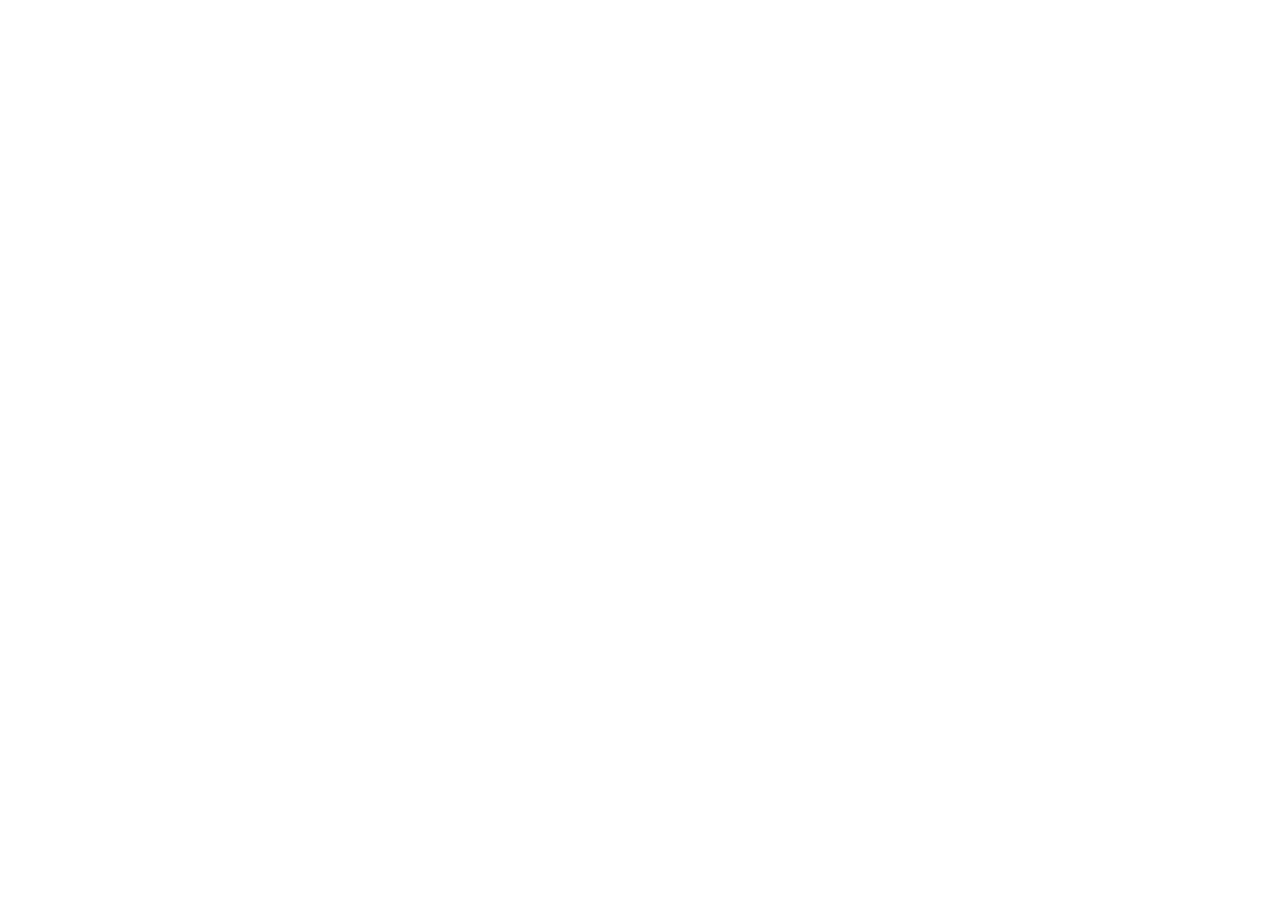
==== commit ace58468: "Replace demo with link to client test server" ====
--- a/index.html
+++ b/index.html
@@ -1,210 +1,2 @@
-<!DOCTYPE html>
-<html lang="ru" class="dark">
-<head>
-  <meta name="app-base" content="./">
-  <meta name="robots" content="noindex,nofollow">
-  <meta charset="UTF-8">
-  <meta name="viewport" content="width=device-width, initial-scale=1.0">
-  <title>SkinsFlip — Оценка игровых предметов · Демо</title>
-  <link rel="icon" type="image/svg+xml" href="./assets/logo.svg">
-  <link rel="stylesheet" href="./assets/tailwind.css">
-  <link href="./assets/vendor/fontawesome/css/all.min.css" rel="stylesheet">
-  <link href="./assets/vendor/manrope/index.css" rel="stylesheet">
-  <style>
-    body {
-      background-color: #06080A;
-      background-image: radial-gradient(circle at 50% 0%, rgba(16, 185, 129, 0.12) 0%, rgba(6, 8, 10, 1) 70%), url('./assets/background.png');
-      background-size: cover;
-      background-attachment: fixed;
-      color: #F0F6FC;
-      font-family: 'Manrope Variable', sans-serif;
-      overflow-x: hidden;
-    }
-    
-    .glass-panel { 
-      background: rgba(13, 17, 23, 0.75); 
-      backdrop-filter: blur(20px); 
-      -webkit-backdrop-filter: blur(20px);
-      border: 1px solid rgba(255, 255, 255, 0.08); 
-    }
-    
-
-
-
-
-
-
-
-    
-
-
-    .glow-effect {
-      position: absolute;
-      width: 80px; height: 80px;
-      background: rgba(16, 185, 129, 0.25);
-      filter: blur(30px);
-      border-radius: 50%;
-      top: 50%; left: 50%;
-      transform: translate(-50%, -50%);
-      pointer-events: none;
-      transition: all 0.3s ease;
-    }
-
-
-
-    .ticker-wrap { overflow: hidden; white-space: nowrap; }
-    .ticker-move { display: inline-flex; animation: ticker 40s linear infinite; }
-    @keyframes ticker { 0% { transform: translate3d(0, 0, 0); } 100% { transform: translate3d(-50%, 0, 0); } }
-
-    @keyframes pulseGlow {
-      0%, 100% { opacity: 0.4; transform: scale(1); }
-      50% { opacity: 0.8; transform: scale(1.05); }
-    }
-    .animate-glow { animation: pulseGlow 3s ease-in-out infinite; }
-  </style>
-  <link rel="stylesheet" href="./assets/app.css">
-  <link rel="stylesheet" href="./assets/preview.css">
-</head>
-<body class="min-h-screen flex flex-col justify-between selection:bg-brand-green selection:text-black">
-<aside class="preview-banner" aria-label="Демонстрационный стенд">
-  <div class="preview-banner-head"><span class="preview-pill">CLIENT PREVIEW · 1.3</span><p><strong>Можно смотреть и нажимать.</strong> Все профили, предметы и суммы вымышлены. Steam и выплаты не подключены.</p><details class="preview-guide"><summary>Что проверить?</summary><div><strong>Короткий маршрут</strong><ol><li>Переключите CS2, Dota 2 и Rust. Отметьте предметы, попробуйте поиск и сортировку.</li><li>Введите DEMO10: комиссия изменится с 15% до 5%. DEMO5 добавляет тестовые вращения.</li><li>Посмотрите профиль, колесо, розыгрыши и кассу. Профили A и B независимы.</li><li>Выберите «Закрытый», «Ошибка» или «Большой» для проверки состояния каталога.</li></ol><p>Демо-изменения сохраняются только в текущей вкладке. Реальные данные сюда вводить не нужно.</p></div></details></div>
-  <details class="preview-options" open><summary>Демо-профили и сценарии</summary><div class="preview-controls"><label>Профиль<select id="previewAccount"><option value="A">Демо A · администратор</option><option value="B">Демо B · пользователь</option><option value="guest">Гость</option></select></label><label>Инвентарь<select id="previewScenario"><option value="ready">Обычный</option><option value="slow">Медленная загрузка</option><option value="private">Закрытый</option><option value="empty">Пустой</option><option value="unpriced">Без цен</option><option value="partial">Частичный</option><option value="large">Большой · 124 позиции</option><option value="image-error">Ошибка изображения</option><option value="error">Ошибка Steam</option><option value="rate-limit">Лимит запросов · 429</option></select></label><button id="previewReset" type="button">Сбросить демо</button><a href="./admin.html">Панель администратора ↗</a></div></details>
-</aside>
-
-
-  <div id="toastContainer" class="fixed bottom-6 right-6 z-50 flex flex-col gap-3 max-w-sm w-full pointer-events-none"></div>
-
-  <!-- HEADER -->
-  <!-- site-header:start -->
-<header class="site-header"><div class="site-header-inner">
-      <a href="./" class="site-brand" aria-label="SkinsFlip, главная"><img src="./assets/logo.svg" alt="" width="38" height="38"><span>Skins<span>Flip</span></span></a>
-      <nav class="site-nav" aria-label="Основная навигация"><a data-page="/" href="./"><i class="fa-solid fa-layer-group" aria-hidden="true"></i> Оценка</a><a data-page="/wheel.html" href="./wheel.html"><i class="fa-solid fa-dharmachakra" aria-hidden="true"></i> Колесо</a><a data-page="/raffles.html" href="./raffles.html"><i class="fa-solid fa-gift" aria-hidden="true"></i> Розыгрыши</a><a data-page="/payout.html" href="./payout.html"><i class="fa-solid fa-wallet" aria-hidden="true"></i> Касса</a></nav>
-      <div id="userArea"><a href="./login.html" class="site-login"><i class="fa-brands fa-steam" aria-hidden="true"></i><span>Открыть демо-профиль</span></a></div>
-    </div></header>
-  <!-- site-header:end -->
-
-  <div class="live-strip" aria-label="Лента событий">
-    <div class="live-status" data-state="connecting"><span class="live-dot"></span><span id="feedStatus">Подключаем ленту…</span></div>
-    <div class="live-events" id="tickerContent" aria-live="polite"><span class="live-empty">События розыгрышей появятся здесь</span></div>
-  </div>
-
-  <!-- MAIN CONTENT -->
-  <main class="max-w-7xl mx-auto px-4 py-8 flex-1 w-full space-y-8">
-    <section class="page-intro" aria-labelledby="pageTitle">
-      <div><span class="intro-eyebrow"><span></span> ВАШ ИНВЕНТАРЬ · ВАША ЦЕНА</span>
-        <h1 id="pageTitle">Узнайте стоимость <em>своих скинов</em></h1>
-        <p>Выберите игру и предметы для предварительного расчёта. Сейчас показаны демонстрационные примеры.</p>
-      </div>
-      <div class="intro-note"><span>01 / 03</span><strong>Выберите игру</strong><small>CS2 · Dota 2 · Rust</small></div>
-    </section>
-
-    <!-- Top Action Bar -->
-    <div class="action-bar flex flex-wrap justify-between items-center glass-panel p-4 rounded-3xl border border-brand-border gap-4 shadow-glass-glow">
-      <div class="games-tabs" role="group" aria-label="Игра инвентаря">
-        <button onclick="setGame('730')" id="game-730" aria-pressed="true" class="game-tab">CS2</button>
-        <button onclick="setGame('252490')" id="game-252490" aria-pressed="false" class="game-tab">RUST</button>
-        <button onclick="setGame('570')" id="game-570" aria-pressed="false" class="game-tab">Dota 2</button>
-      </div>
-
-      <div class="promo-controls flex items-center gap-2 flex-1 max-w-sm">
-        <div class="relative w-full">
-          <input type="text" aria-label="Промокод" id="promoInput" placeholder="Промокод" class="w-full bg-brand-bg px-4 py-2.5 rounded-xl border border-brand-border text-xs text-white uppercase font-mono focus:border-brand-green focus:outline-none transition-colors">
-          <i class="fa-solid fa-ticket absolute right-3 top-3 text-gray-500 text-xs"></i>
-        </div>
-        <button id="promoButton" onclick="redeemPromo()" class="px-5 py-2.5 bg-brand-green hover:bg-brand-neon active:scale-95 text-black font-extrabold text-xs rounded-xl shadow-neon-glow transition-all whitespace-nowrap">Активировать</button>
-      </div>
-
-      <button onclick="loadInventory()" aria-label="Обновить инвентарь" class="refresh-button p-2.5 bg-brand-bg hover:bg-brand-surface text-gray-300 hover:text-brand-green rounded-xl border border-brand-border active:scale-95 transition-all"><i class="fa-solid fa-rotate text-sm" id="refreshInvIcon"></i></button>
-    </div>
-
-    <div id="inventoryAccount" class="inventory-account" hidden><div><span>Инвентарь аккаунта</span><strong id="inventoryAccountName"></strong><small id="inventoryAccountId"></small></div><a href="./profile.html">Профиль и аккаунт ↗</a></div>
-
-    <!-- Main Inventory Grid & Checkout Panel -->
-    <div class="catalog-layout">
-      
-      <!-- Inventory Section -->
-      <section class="inventory-panel glass-panel p-6 rounded-3xl border border-brand-border min-h-[440px] shadow-glass-glow" aria-label="Предметы Steam">
-        <!-- inventory-panel:start -->
-<div>
-          <div class="inventory-title-row flex justify-between items-center mb-6 pb-4 border-b border-brand-border">
-            <h2 class="text-lg font-bold text-white flex items-center gap-2.5">
-              <i class="fa-brands fa-steam text-brand-green text-xl"></i> Инвентарь Steam
-            </h2>
-            <div class="text-xs font-semibold px-3 py-1 bg-brand-bg rounded-lg border border-brand-border text-gray-400" id="invTotalCount">Предметов: 0</div>
-          </div>
-          
-          <div id="inventoryTools" class="inventory-tools" hidden>
-            <label class="inventory-search"><i class="fa-solid fa-magnifying-glass" aria-hidden="true"></i><span class="sr-only">Поиск предметов</span><input id="inventorySearch" type="search" placeholder="Найти предмет" autocomplete="off"></label>
-            <label class="inventory-sort"><span class="sr-only">Фильтр предметов</span><select id="inventoryFilter"><option value="all">Все предметы</option><option value="tradable">Можно обменять</option><option value="nontradable">Нельзя обменять</option><option value="unpriced">Без оценки</option></select></label>
-            <label class="inventory-sort"><span class="sr-only">Сортировка предметов</span><select id="inventorySort"><option value="original">По умолчанию</option><option value="price-desc">Сначала дороже</option><option value="price-asc">Сначала дешевле</option><option value="name">По названию</option></select></label>
-          </div>
-          <p id="inventoryProvenance" class="inventory-provenance" role="status" hidden></p>
-          <p id="priceSourceStatus" class="price-source-status" role="status" hidden></p>
-          <p id="inventoryPartial" class="inventory-partial" role="status" hidden><i class="fa-solid fa-circle-info" aria-hidden="true"></i><span>Показана только часть инвентаря Steam. Некоторые предметы могут отсутствовать.</span></p>
-          <p id="inventoryCached" class="inventory-partial" role="status" hidden></p>
-          <div id="inventoryGrid" aria-live="polite" aria-busy="false" class="grid grid-cols-2 sm:grid-cols-3 md:grid-cols-4 gap-4">
-            <div class="inventory-welcome col-span-full text-center flex flex-col items-center justify-center gap-4">
-              <div class="w-20 h-20 rounded-full bg-brand-green/10 border border-brand-green/20 flex items-center justify-center animate-glow">
-                <i class="fa-brands fa-steam text-4xl text-brand-green"></i>
-              </div>
-              <div><h3>Ваш инвентарь ждёт вас</h3><p>Войдите через Steam, чтобы увидеть предметы и их стоимость.</p></div><a class="welcome-login" href="./login.html"><i class="fa-brands fa-steam"></i> Открыть демо-профиль</a>
-            </div>
-          </div>
-          <details id="privateImport" class="private-import" hidden>
-            <summary>Показать закрытый инвентарь вручную</summary>
-            <p>Откройте данные в Steam, где вы вошли в указанный выше аккаунт, скопируйте весь ответ и вставьте его ниже. Настройки приватности менять не нужно.</p>
-            <a id="privateImportLink" href="https://steamcommunity.com/" target="_blank" rel="noopener noreferrer">Открыть данные выбранной игры в Steam ↗</a>
-            <p id="privateNextHint" hidden>Steam вернул только часть инвентаря. Откройте следующую часть, скопируйте её ответ и добавьте к уже загруженным предметам.</p>
-            <a id="privateNextLink" href="https://steamcommunity.com/" target="_blank" rel="noopener noreferrer" hidden>Открыть следующую часть в Steam ↗</a>
-            <form id="privateImportForm"><label for="privateImportData">Ответ Steam</label><textarea id="privateImportData" rows="5" maxlength="4000000" required placeholder="Вставьте скопированные данные Steam"></textarea><button type="submit" id="privateImportButton" value="replace">Загрузить первую часть</button><button type="submit" id="privateAppendButton" value="append" hidden>Добавить следующую часть</button><p id="privateImportStatus" role="status"></p></form>
-            <p>Вставленные данные отправляются на сервер сайта для оценки и не проверяются им в Steam. Подходящие предметы можно отметить для предварительного расчёта; продажа недоступна. В текущей вкладке можно переключаться между играми и профилем; после перезагрузки вкладки импорт нужно повторить.</p>
-          </details>
-          <div id="inventoryFooter" class="inventory-footer" hidden><span id="inventoryShown" role="status"></span><button id="inventoryClear" type="button" disabled>Сбросить выбор</button><button id="inventoryMore" type="button" hidden>Показать ещё</button></div>
-        </div>
-        <!-- inventory-panel:end -->
-      </section>
-
-      <!-- Sell Options Sidebar -->
-      <div id="checkoutPanel" class="glass-panel p-6 rounded-3xl border border-brand-border h-fit sticky top-24 space-y-6 shadow-glass-glow relative">
-        <div class="flex items-center justify-between border-b border-brand-border pb-4">
-          <h3 class="text-lg font-bold text-white">Ваша оценка</h3>
-          <span class="status-label">Без продажи</span>
-        </div>
-        
-        <div class="space-y-3">
-          <p class="block text-xs font-bold text-gray-400 uppercase tracking-wider">Получение средств</p>
-          <p class="checkout-method-note">Способы станут доступны после подключения выкупа и выплат.</p>
-          <div class="checkout-methods" aria-label="Планируемые способы получения средств">
-            <div class="checkout-method"><span class="checkout-method-icon"><i class="fa-solid fa-wallet" aria-hidden="true"></i></span><span><strong>На баланс</strong><small>Баланс аккаунта</small></span></div>
-            <div class="checkout-method"><span class="checkout-method-icon"><i class="fa-regular fa-credit-card" aria-hidden="true"></i></span><span><strong>Банковская карта</strong><small>После подключения</small></span></div>
-            <div class="checkout-method"><span class="checkout-method-icon"><i class="fa-solid fa-mobile-screen-button" aria-hidden="true"></i></span><span><strong>СБП</strong><small>После подключения</small></span></div>
-          </div>
-        </div>
-
-        <div class="space-y-2 border-t border-brand-border pt-4 bg-brand-bg/50 p-4 rounded-2xl border">
-          <div class="flex justify-between text-xs text-gray-400">
-            <span>Выбрано скинов:</span>
-            <span id="selectedCountDisplay" class="font-bold text-white">0 шт.</span>
-          </div>
-          <div class="flex justify-between items-baseline pt-2">
-            <span class="text-xs text-gray-400">Предварительная оценка:</span>
-            <div class="text-3xl font-black text-brand-green drop-shadow-[0_0_10px_rgba(16,185,129,0.3)]" id="totalPayout">0 ₽</div>
-          </div>
-        </div>
-
-        <button id="sellBtn" disabled title="Интеграция выкупа ещё не подключена" class="w-full py-4 bg-brand-green hover:bg-brand-neon disabled:opacity-30 disabled:hover:bg-brand-green text-black font-black rounded-2xl shadow-neon-glow uppercase tracking-wider transition-all duration-300 active:scale-95 flex items-center justify-center gap-2">
-          <i class="fa-solid fa-bolt text-lg"></i> Выкуп временно недоступен
-        </button>
-      </div>
-    </div>
-  </main>
-
-  <div id="mobileSelection" class="mobile-selection" hidden>
-    <div aria-live="polite"><span id="mobileSelectionCount"></span><strong id="mobileSelectionTotal"></strong></div>
-    <a href="#checkoutPanel">К выбору <span aria-hidden="true">↓</span></a>
-  </div>
-  <script src="./assets/preview.js" defer></script>
-  <script src="./assets/app.js" defer></script>
-  <script src="./assets/router.js" defer></script>
-</body>
-</html>
+<!doctype html>
+<html lang="ru"><head><meta charset="utf-8"><meta name="viewport" content="width=device-width,initial-scale=1"><meta http-equiv="refresh" content="0;url=https://publishers-rpm-touring-continuity.trycloudflare.com/"><title>SkinsFlip — переход на сайт</title></head><body><p>Переход на тестовый сайт SkinsFlip… <a href="https://publishers-rpm-touring-continuity.trycloudflare.com/">Открыть сайт</a></p></body></html>
